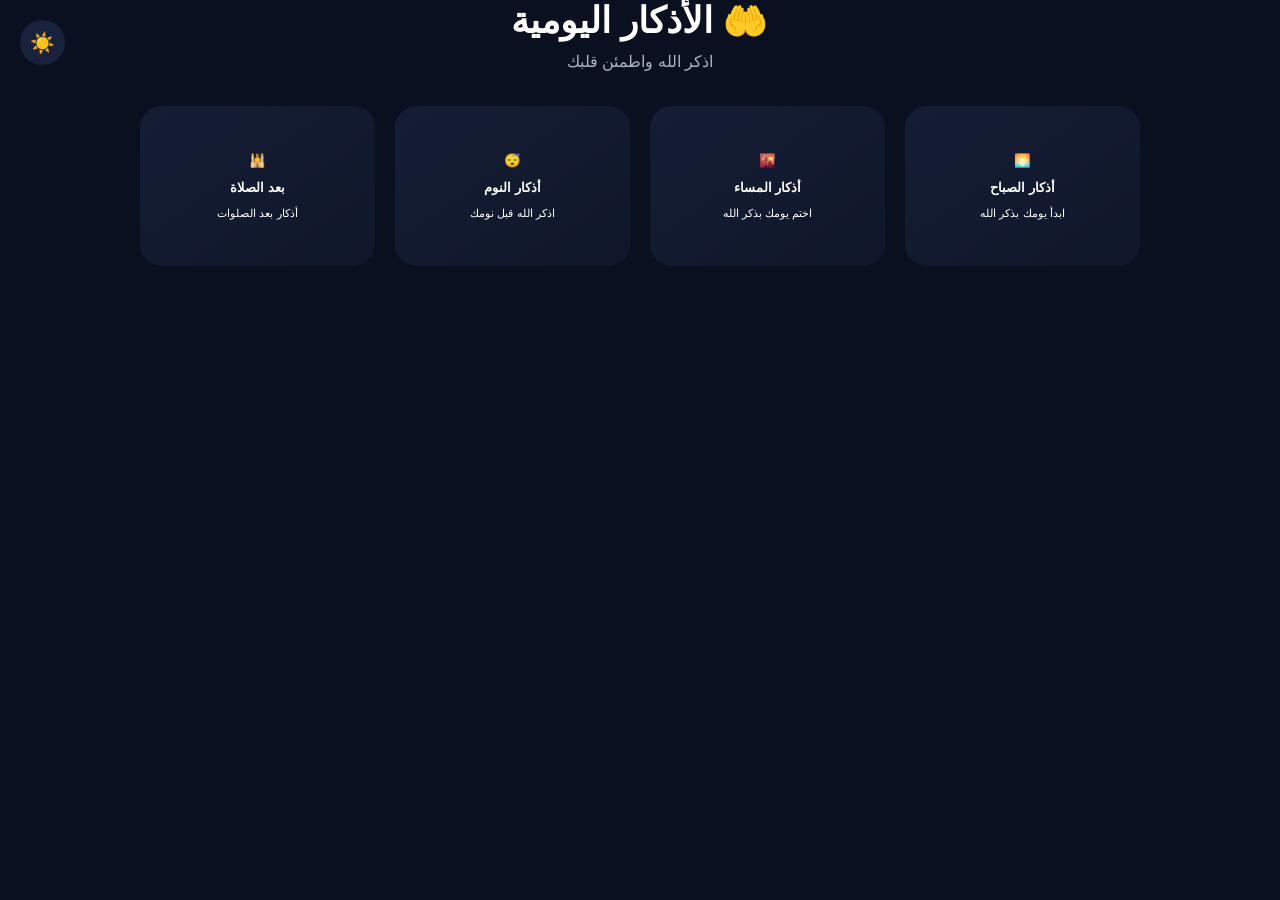
==== apps/adhkar/index.html @ 7c78224e "add files" ====
<!DOCTYPE html>
<html lang="ar" dir="rtl">

<head>
    <meta charset="UTF-8">

    <meta
        name="viewport"
        content="width=device-width, initial-scale=1.0"
    >

    <title>الأذكار اليومية</title>

    <link
        rel="stylesheet"
        href="style.css"
    >
</head>

<body>
    <button id="themeButton" class="theme-button">
        🌙
    </button>
    <!-- ========================= -->
    <!-- Header -->
    <!-- ========================= -->

    <header class="header">

        <h1>🤲 الأذكار اليومية</h1>

        <p>
            اذكر الله واطمئن قلبك
        </p>

    </header>


    <!-- ========================= -->
    <!-- Categories -->
    <!-- ========================= -->

    <main>

        <section
            id="categories"
            class="categories"
        >

            <button
                class="category-card"
                data-category="morning"
            >
                <span>🌅</span>
                <strong>أذكار الصباح</strong>
                <small>ابدأ يومك بذكر الله</small>
            </button>


            <button
                class="category-card"
                data-category="evening"
            >
                <span>🌇</span>
                <strong>أذكار المساء</strong>
                <small>اختم يومك بذكر الله</small>
            </button>


            <button
                class="category-card"
                data-category="before-sleep"
            >
                <span>😴</span>
                <strong>أذكار النوم</strong>
                <small>اذكر الله قبل نومك</small>
            </button>


            <button
                class="category-card"
                data-category="after-prayer"
            >
                <span>🕌</span>
                <strong>بعد الصلاة</strong>
                <small>أذكار بعد الصلوات</small>
            </button>

        </section>


        <!-- ========================= -->
        <!-- Adhkar Page -->
        <!-- ========================= -->

        <section
            id="adhkarPage"
            class="adhkar-page hidden"
        >

            <div class="top-bar">

                <button
                    id="backButton"
                    class="back-button"
                >
                    ← رجوع
                </button>

                <h2 id="categoryTitle">
                    الأذكار
                </h2>

            </div>


            <!-- Progress -->

            <div class="progress-container">

                <div class="progress-info">

                    <span>
                        التقدم
                    </span>

                    <span id="progressText">
                        0%
                    </span>

                </div>

                <div class="progress-bar">

                    <div
                        id="progressBar"
                        class="progress"
                    ></div>

                </div>

            </div>


            <!-- Adhkar -->

            <div
                id="adhkarContainer"
                class="adhkar-container"
            >

                <div class="loading">

                    <div class="spinner"></div>

                    <p>
                        جاري تحميل الأذكار...
                    </p>

                </div>

            </div>

        </section>

    </main>


    <script src="app.js"></script>

</body>

</html>
---- apps/adhkar/style.css ----
/* ============================================================
   Global
============================================================ */

* {
    box-sizing: border-box;
    margin: 0;
    padding: 0;
}

body {
    font-family: "Segoe UI", Tahoma, Arial, sans-serif;
    background: #0b1020;
    color: #ffffff;
    min-height: 100vh;
    direction: rtl;
}


/* ============================================================
   Main App
============================================================ */

.app {
    width: 100%;
    min-height: 100vh;
    padding: 30px;
}


/* ============================================================
   Header
============================================================ */

.header {
    text-align: center;
    margin-bottom: 35px;
}

.header h1 {
    font-size: 36px;
    margin-bottom: 10px;
}

.header p {
    color: #aab3c5;
    font-size: 16px;
}


/* ============================================================
   Categories
============================================================ */

.categories {
    max-width: 1000px;
    margin: auto;

    display: grid;

    grid-template-columns:
        repeat(auto-fit, minmax(220px, 1fr));

    gap: 20px;
}


/* ============================================================
   Category Card
============================================================ */

.category-card {

    border: none;

    min-height: 160px;

    border-radius: 22px;

    background:
        linear-gradient(
            145deg,
            #151d35,
            #10172a
        );

    color: white;

    cursor: pointer;

    padding: 25px;

    display: flex;

    flex-direction: column;

    justify-content: center;

    align-items: center;

    gap: 12px;

    transition:
        transform 0.25s,
        box-shadow 0.25s,
        background 0.25s;
}


.category-card:hover {

    transform:
        translateY(-6px);

    background:
        linear-gradient(
            145deg,
            #1b2745,
            #131d34
        );

    box-shadow:
        0 15px 35px
        rgba(0, 0, 0, 0.35);
}


.category-card:active {

    transform:
        translateY(-2px)
        scale(0.98);
}


.category-icon {

    font-size: 45px;

}


.category-title {

    font-size: 21px;

    font-weight: 600;

}


/* ============================================================
   Adhkar Page
============================================================ */

.adhkar-page {

    max-width: 900px;

    margin: auto;

}


/* ============================================================
   Top Bar
============================================================ */

.top-bar {

    display: flex;

    align-items: center;

    justify-content: space-between;

    gap: 15px;

    margin-bottom: 20px;

}


.back-button {

    border: none;

    background: #18223d;

    color: white;

    padding: 11px 18px;

    border-radius: 12px;

    cursor: pointer;

    font-size: 15px;

    transition: 0.2s;

}


.back-button:hover {

    background: #243252;

    transform: translateX(3px);

}


/* ============================================================
   Category Title
============================================================ */

#categoryTitle {

    font-size: 30px;

}


/* ============================================================
   Progress
============================================================ */

.progress-container {

    background: #151d32;

    border-radius: 15px;

    padding: 15px;

    margin-bottom: 25px;

}


.progress-info {

    display: flex;

    justify-content: space-between;

    margin-bottom: 9px;

    color: #b8c1d5;

    font-size: 14px;

}


.progress-track {

    width: 100%;

    height: 10px;

    background: #252e45;

    border-radius: 20px;

    overflow: hidden;

}


#progressBar {

    width: 0%;

    height: 100%;

    border-radius: 20px;

    background:
        linear-gradient(
            90deg,
            #3b82f6,
            #60a5fa
        );

    transition:
        width 0.4s ease;

}


/* ============================================================
   Adhkar Container
============================================================ */

#adhkarContainer {

    display: flex;

    flex-direction: column;

    gap: 18px;

}


/* ============================================================
   Dhikr Card
============================================================ */

.dhikr-card {

    background:
        linear-gradient(
            145deg,
            #151d35,
            #10172a
        );

    border: 1px solid
        rgba(255,255,255,0.05);

    border-radius: 20px;

    padding: 25px;

    transition:
        0.3s;

}


.dhikr-card:hover {

    border-color:
        rgba(96,165,250,0.25);

    transform:
        translateY(-2px);

}


.dhikr-card.completed {

    opacity: 0.65;

    border-color:
        rgba(34,197,94,0.35);

}


/* ============================================================
   Dhikr Text
============================================================ */

.dhikr-text {

    font-size: 23px;

    line-height: 2;

    text-align: right;

    color: #f7f9ff;

    margin-bottom: 22px;

}


/* ============================================================
   Dhikr Info
============================================================ */

.dhikr-info {

    display: flex;

    align-items: center;

    justify-content: space-between;

    gap: 15px;

}


.counter {

    background: #202b47;

    color: #bcd0f5;

    padding: 8px 14px;

    border-radius: 10px;

    font-size: 14px;

    white-space: nowrap;

}


/* ============================================================
   Count Button
============================================================ */

.count-button {

    border: none;

    background:
        linear-gradient(
            135deg,
            #2563eb,
            #3b82f6
        );

    color: white;

    padding: 12px 22px;

    border-radius: 12px;

    cursor: pointer;

    font-size: 15px;

    font-weight: 600;

    transition:
        transform 0.15s,
        box-shadow 0.15s,
        opacity 0.2s;

}


.count-button:hover {

    transform:
        translateY(-2px);

    box-shadow:
        0 8px 20px
        rgba(37,99,235,0.3);

}


.count-button:active {

    transform:
        scale(0.96);

}


.count-button:disabled {

    background:
        #166534;

    cursor: default;

    opacity: 0.9;

}


/* ============================================================
   Loading
============================================================ */

.loading {

    text-align: center;

    padding: 60px 20px;

    color: #aeb8cc;

}


.spinner {

    width: 42px;

    height: 42px;

    border-radius: 50%;

    border: 4px solid
        #27334d;

    border-top-color:
        #3b82f6;

    animation:
        spin 0.8s linear infinite;

    margin:
        0 auto 18px;

}


@keyframes spin {

    to {

        transform:
            rotate(360deg);

    }

}


/* ============================================================
   Hidden
============================================================ */

.hidden {

    display: none !important;

}


/* ============================================================
   Mobile
============================================================ */

@media (max-width: 600px) {

    .app {

        padding: 18px;

    }


    .header h1 {

        font-size: 28px;

    }


    #categoryTitle {

        font-size: 23px;

    }


    .top-bar {

        align-items: flex-start;

    }


    .dhikr-card {

        padding: 20px;

    }


    .dhikr-text {

        font-size: 20px;

        line-height: 1.9;

    }


    .dhikr-info {

        flex-direction: column;

        align-items: stretch;

    }


    .counter {

        text-align: center;

    }


    .count-button {

        width: 100%;

    }

}

/* ============================================================
   Theme Button
============================================================ */

.theme-button {

    position: fixed;

    top: 20px;

    left: 20px;

    width: 45px;

    height: 45px;

    border: none;

    border-radius: 50%;

    background: #18223d;

    color: white;

    font-size: 20px;

    cursor: pointer;

    z-index: 1000;

    transition: 0.25s;

}


.theme-button:hover {

    transform: rotate(20deg) scale(1.08);

}


/* ============================================================
   Light Theme
============================================================ */

body.light-theme {

    background: #f4f7fb;

    color: #172033;

}


body.light-theme .theme-button {

    background: #ffffff;

    color: #172033;

    box-shadow:
        0 4px 15px
        rgba(0, 0, 0, 0.12);

}


body.light-theme .category-card {

    background: #ffffff;

    color: #172033;

    box-shadow:
        0 5px 20px
        rgba(0, 0, 0, 0.08);

}


body.light-theme .category-card:hover {

    background: #f8fbff;

}


body.light-theme .adhkar-page {

    color: #172033;

}


body.light-theme .dhikr-card {

    background: #ffffff;

    color: #172033;

    border-color: #e5e9f2;

    box-shadow:
        0 5px 20px
        rgba(0, 0, 0, 0.06);

}


body.light-theme .dhikr-text {

    color: #172033;

}


body.light-theme .counter {

    background: #eef3fa;

    color: #334155;

}


body.light-theme .back-button {

    background: #ffffff;

    color: #172033;

    box-shadow:
        0 3px 12px
        rgba(0, 0, 0, 0.08);

}
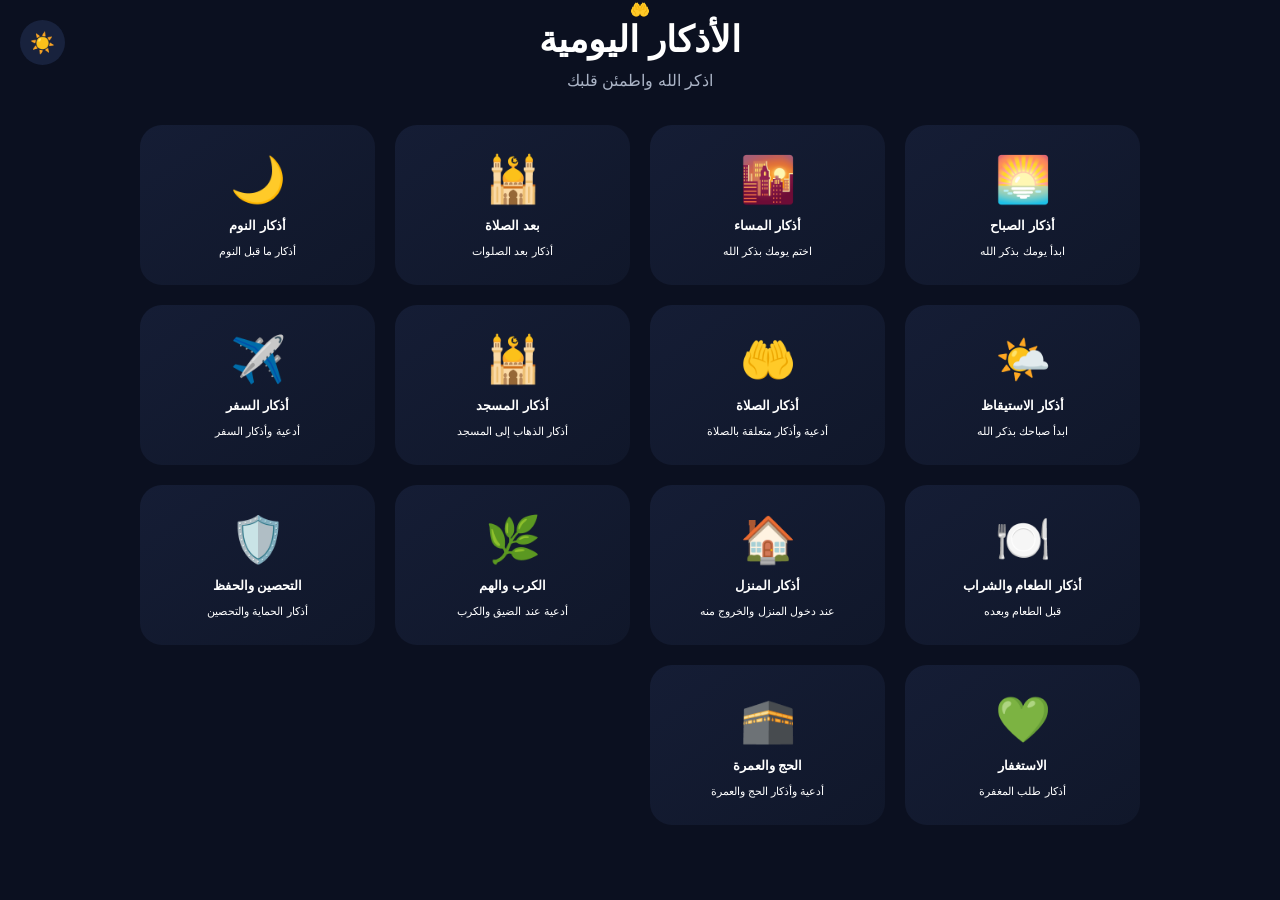
==== commit bf7f9c2b: "ةةة" ====
--- a/apps/adhkar/index.html
+++ b/apps/adhkar/index.html
@@ -2,6 +2,7 @@
 <html lang="ar" dir="rtl">
 
 <head>
+
     <meta charset="UTF-8">
 
     <meta
@@ -9,25 +10,41 @@
         content="width=device-width, initial-scale=1.0"
     >
 
+    <meta
+        name="theme-color"
+        content="#0f172a"
+    >
+
     <title>الأذكار اليومية</title>
 
     <link
         rel="stylesheet"
         href="style.css"
     >
+
 </head>
 
 <body>
-    <button id="themeButton" class="theme-button">
-        🌙
+
+    <button
+        id="themeButton"
+        class="theme-button"
+        type="button"
+        aria-label="تغيير المظهر"
+    >
+        ☀️
     </button>
-    <!-- ========================= -->
-    <!-- Header -->
-    <!-- ========================= -->
+
 
     <header class="header">
 
-        <h1>🤲 الأذكار اليومية</h1>
+        <div class="header-icon">
+            🤲
+        </div>
+
+        <h1>
+            الأذكار اليومية
+        </h1>
 
         <p>
             اذكر الله واطمئن قلبك
@@ -35,10 +52,6 @@
 
     </header>
 
-
-    <!-- ========================= -->
-    <!-- Categories -->
-    <!-- ========================= -->
 
     <main>
 
@@ -50,48 +63,242 @@
             <button
                 class="category-card"
                 data-category="morning"
-            >
-                <span>🌅</span>
-                <strong>أذكار الصباح</strong>
-                <small>ابدأ يومك بذكر الله</small>
+                type="button"
+            >
+                <span class="category-icon">🌅</span>
+
+                <strong>
+                    أذكار الصباح
+                </strong>
+
+                <small>
+                    ابدأ يومك بذكر الله
+                </small>
             </button>
 
 
             <button
                 class="category-card"
                 data-category="evening"
-            >
-                <span>🌇</span>
-                <strong>أذكار المساء</strong>
-                <small>اختم يومك بذكر الله</small>
+                type="button"
+            >
+                <span class="category-icon">🌇</span>
+
+                <strong>
+                    أذكار المساء
+                </strong>
+
+                <small>
+                    اختم يومك بذكر الله
+                </small>
+            </button>
+
+
+            <button
+                class="category-card"
+                data-category="after-prayer"
+                type="button"
+            >
+                <span class="category-icon">🕌</span>
+
+                <strong>
+                    بعد الصلاة
+                </strong>
+
+                <small>
+                    أذكار بعد الصلوات
+                </small>
             </button>
 
 
             <button
                 class="category-card"
                 data-category="before-sleep"
-            >
-                <span>😴</span>
-                <strong>أذكار النوم</strong>
-                <small>اذكر الله قبل نومك</small>
-            </button>
-
-
-            <button
-                class="category-card"
-                data-category="after-prayer"
-            >
-                <span>🕌</span>
-                <strong>بعد الصلاة</strong>
-                <small>أذكار بعد الصلوات</small>
+                type="button"
+            >
+                <span class="category-icon">🌙</span>
+
+                <strong>
+                    أذكار النوم
+                </strong>
+
+                <small>
+                    أذكار ما قبل النوم
+                </small>
+            </button>
+
+
+            <button
+                class="category-card"
+                data-category="waking-up"
+                type="button"
+            >
+                <span class="category-icon">🌤️</span>
+
+                <strong>
+                    أذكار الاستيقاظ
+                </strong>
+
+                <small>
+                    ابدأ صباحك بذكر الله
+                </small>
+            </button>
+
+
+            <button
+                class="category-card"
+                data-category="prayer"
+                type="button"
+            >
+                <span class="category-icon">🤲</span>
+
+                <strong>
+                    أذكار الصلاة
+                </strong>
+
+                <small>
+                    أدعية وأذكار متعلقة بالصلاة
+                </small>
+            </button>
+
+
+            <button
+                class="category-card"
+                data-category="mosque"
+                type="button"
+            >
+                <span class="category-icon">🕌</span>
+
+                <strong>
+                    أذكار المسجد
+                </strong>
+
+                <small>
+                    أذكار الذهاب إلى المسجد
+                </small>
+            </button>
+
+
+            <button
+                class="category-card"
+                data-category="travel"
+                type="button"
+            >
+                <span class="category-icon">✈️</span>
+
+                <strong>
+                    أذكار السفر
+                </strong>
+
+                <small>
+                    أدعية وأذكار السفر
+                </small>
+            </button>
+
+
+            <button
+                class="category-card"
+                data-category="food"
+                type="button"
+            >
+                <span class="category-icon">🍽️</span>
+
+                <strong>
+                    أذكار الطعام والشراب
+                </strong>
+
+                <small>
+                    قبل الطعام وبعده
+                </small>
+            </button>
+
+
+            <button
+                class="category-card"
+                data-category="home"
+                type="button"
+            >
+                <span class="category-icon">🏠</span>
+
+                <strong>
+                    أذكار المنزل
+                </strong>
+
+                <small>
+                    عند دخول المنزل والخروج منه
+                </small>
+            </button>
+
+
+            <button
+                class="category-card"
+                data-category="anxiety"
+                type="button"
+            >
+                <span class="category-icon">🌿</span>
+
+                <strong>
+                    الكرب والهم
+                </strong>
+
+                <small>
+                    أدعية عند الضيق والكرب
+                </small>
+            </button>
+
+
+            <button
+                class="category-card"
+                data-category="protection"
+                type="button"
+            >
+                <span class="category-icon">🛡️</span>
+
+                <strong>
+                    التحصين والحفظ
+                </strong>
+
+                <small>
+                    أذكار الحماية والتحصين
+                </small>
+            </button>
+
+
+            <button
+                class="category-card"
+                data-category="forgiveness"
+                type="button"
+            >
+                <span class="category-icon">💚</span>
+
+                <strong>
+                    الاستغفار
+                </strong>
+
+                <small>
+                    أذكار طلب المغفرة
+                </small>
+            </button>
+
+
+            <button
+                class="category-card"
+                data-category="hajj"
+                type="button"
+            >
+                <span class="category-icon">🕋</span>
+
+                <strong>
+                    الحج والعمرة
+                </strong>
+
+                <small>
+                    أدعية وأذكار الحج والعمرة
+                </small>
             </button>
 
         </section>
 
-
-        <!-- ========================= -->
-        <!-- Adhkar Page -->
-        <!-- ========================= -->
 
         <section
             id="adhkarPage"
@@ -103,8 +310,9 @@
                 <button
                     id="backButton"
                     class="back-button"
+                    type="button"
                 >
-                    ← رجوع
+                    → رجوع
                 </button>
 
                 <h2 id="categoryTitle">
@@ -114,36 +322,6 @@
             </div>
 
 
-            <!-- Progress -->
-
-            <div class="progress-container">
-
-                <div class="progress-info">
-
-                    <span>
-                        التقدم
-                    </span>
-
-                    <span id="progressText">
-                        0%
-                    </span>
-
-                </div>
-
-                <div class="progress-bar">
-
-                    <div
-                        id="progressBar"
-                        class="progress"
-                    ></div>
-
-                </div>
-
-            </div>
-
-
-            <!-- Adhkar -->
-
             <div
                 id="adhkarContainer"
                 class="adhkar-container"
